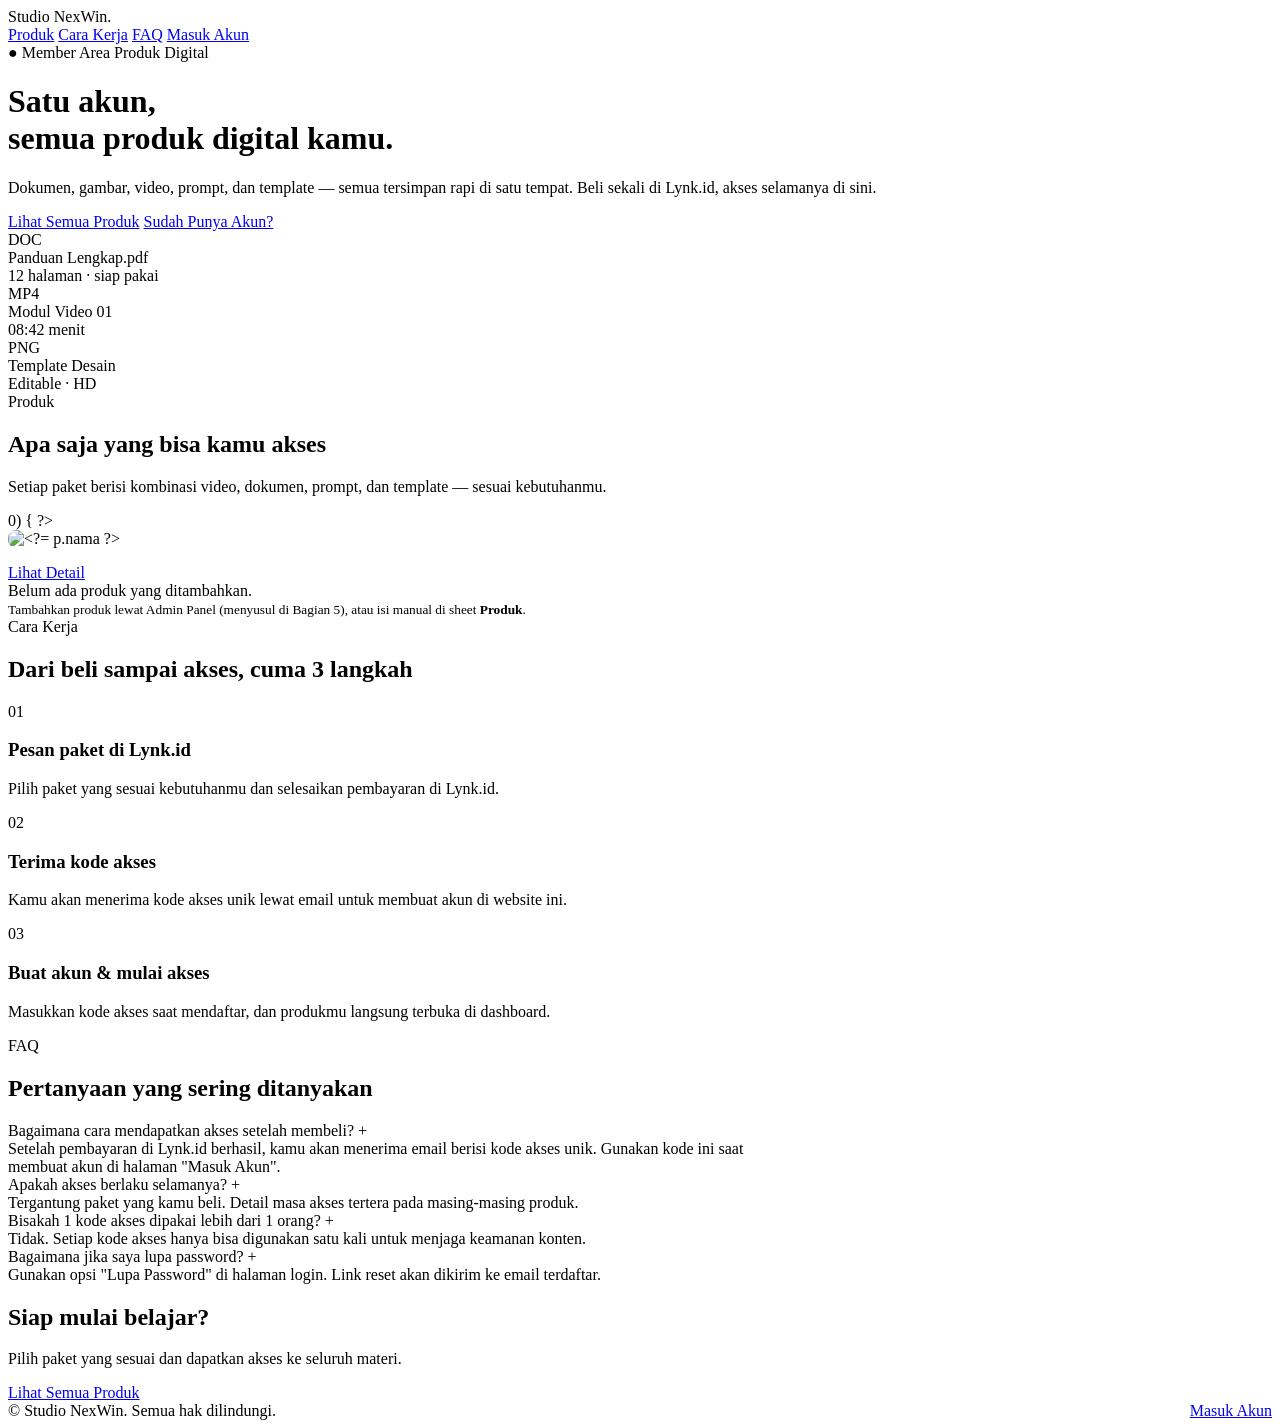
==== index.html @ df588fc1 "Add files via upload" ====
<!DOCTYPE html>
<html lang="id">
<head>
  <base target="_top" href="<?= webAppUrl ?>">
  <meta charset="UTF-8">
  <link rel="stylesheet" href="css/style.css">
</head>
<body>

  <nav class="navbar">
    <div class="container navbar-inner">
      <div class="brand">Studio NexWin<span style="color:var(--accent)">.</span></div>
      <div class="nav-links">
        <a href="#produk">Produk</a>
        <a href="#alur">Cara Kerja</a>
        <a href="#faq">FAQ</a>
        <a href="?page=login" class="btn btn-outline btn-sm">Masuk Akun</a>
      </div>
    </div>
  </nav>

  <!-- ============ HERO ============ -->
  <header class="hero">
    <div class="container hero-grid">
      <div>
        <span class="eyebrow">● Member Area Produk Digital</span>
        <h1>Satu akun,<br>semua produk digital kamu.</h1>
        <p class="hero-lede">
          Dokumen, gambar, video, prompt, dan template — semua tersimpan rapi
          di satu tempat. Beli sekali di Lynk.id, akses selamanya di sini.
        </p>
        <div class="hero-cta-row">
          <a href="#produk" class="btn btn-primary">Lihat Semua Produk</a>
          <a href="?page=login" class="btn btn-outline">Sudah Punya Akun?</a>
        </div>
      </div>

      <div class="file-stack" aria-hidden="true">
        <div class="file-card c1">
          <span class="chip doc">DOC</span>
          <div class="file-title">Panduan Lengkap.pdf</div>
          <div class="file-meta">12 halaman · siap pakai</div>
        </div>
        <div class="file-card c2">
          <span class="chip vid">MP4</span>
          <div class="file-title">Modul Video 01</div>
          <div class="file-meta">08:42 menit</div>
        </div>
        <div class="file-card c3">
          <span class="chip img">PNG</span>
          <div class="file-title">Template Desain</div>
          <div class="file-meta">Editable · HD</div>
        </div>
      </div>
    </div>
  </header>

  <!-- ============ PRODUK (referensi: Gumroad) ============ -->
  <section id="produk">
    <div class="container">
      <div class="section-head">
        <span class="eyebrow">Produk</span>
        <h2>Apa saja yang bisa kamu akses</h2>
        <p>Setiap paket berisi kombinasi video, dokumen, prompt, dan template — sesuai kebutuhanmu.</p>
      </div>

      <div class="produk-grid">
        <? if (produkList && produkList.length > 0) { ?>
          <? for (var i = 0; i < produkList.length; i++) { ?>
            <? var p = produkList[i]; ?>
            <div class="produk-card">
              <div class="produk-thumb">
                <? if (p.thumbnail) { ?>
                  <img src="<?= p.thumbnail ?>" alt="<?= p.nama ?>" style="width:100%;height:100%;object-fit:cover;border-radius:8px;">
                <? } else { ?>
                  <?= p.kategori || 'PRODUK' ?>
                <? } ?>
              </div>
              <div class="produk-nama"><?= p.nama ?></div>
              <p class="produk-desc"><?= p.deskripsi ?></p>
              <a href="#" class="btn btn-outline btn-sm btn-block">Lihat Detail</a>
            </div>
          <? } ?>
        <? } else { ?>
          <div class="produk-empty">
            Belum ada produk yang ditambahkan.<br>
            <small>Tambahkan produk lewat Admin Panel (menyusul di Bagian 5), atau isi manual di sheet <strong>Produk</strong>.</small>
          </div>
        <? } ?>
      </div>
    </div>
  </section>

  <!-- ============ ALUR PEMBELIAN (referensi: Stripe) ============ -->
  <section id="alur" style="background:var(--surface);border-top:1px solid var(--border);border-bottom:1px solid var(--border);">
    <div class="container">
      <div class="section-head">
        <span class="eyebrow">Cara Kerja</span>
        <h2>Dari beli sampai akses, cuma 3 langkah</h2>
      </div>
      <div class="alur-grid">
        <div class="alur-item">
          <div class="alur-num">01</div>
          <h3>Pesan paket di Lynk.id</h3>
          <p>Pilih paket yang sesuai kebutuhanmu dan selesaikan pembayaran di Lynk.id.</p>
        </div>
        <div class="alur-item">
          <div class="alur-num">02</div>
          <h3>Terima kode akses</h3>
          <p>Kamu akan menerima kode akses unik lewat email untuk membuat akun di website ini.</p>
        </div>
        <div class="alur-item">
          <div class="alur-num">03</div>
          <h3>Buat akun & mulai akses</h3>
          <p>Masukkan kode akses saat mendaftar, dan produkmu langsung terbuka di dashboard.</p>
        </div>
      </div>
    </div>
  </section>

  <!-- ============ FAQ ============ -->
  <section id="faq">
    <div class="container" style="max-width:760px;">
      <div class="section-head">
        <span class="eyebrow">FAQ</span>
        <h2>Pertanyaan yang sering ditanyakan</h2>
      </div>

      <div class="faq-item">
        <div class="faq-q">Bagaimana cara mendapatkan akses setelah membeli?
          <span class="faq-icon">+</span>
        </div>
        <div class="faq-a">Setelah pembayaran di Lynk.id berhasil, kamu akan menerima email berisi kode akses unik. Gunakan kode ini saat membuat akun di halaman "Masuk Akun".</div>
      </div>
      <div class="faq-item">
        <div class="faq-q">Apakah akses berlaku selamanya?
          <span class="faq-icon">+</span>
        </div>
        <div class="faq-a">Tergantung paket yang kamu beli. Detail masa akses tertera pada masing-masing produk.</div>
      </div>
      <div class="faq-item">
        <div class="faq-q">Bisakah 1 kode akses dipakai lebih dari 1 orang?
          <span class="faq-icon">+</span>
        </div>
        <div class="faq-a">Tidak. Setiap kode akses hanya bisa digunakan satu kali untuk menjaga keamanan konten.</div>
      </div>
      <div class="faq-item">
        <div class="faq-q">Bagaimana jika saya lupa password?
          <span class="faq-icon">+</span>
        </div>
        <div class="faq-a">Gunakan opsi "Lupa Password" di halaman login. Link reset akan dikirim ke email terdaftar.</div>
      </div>
    </div>
  </section>

  <!-- ============ CTA AKHIR ============ -->
  <section>
    <div class="container">
      <div class="cta-final">
        <h2>Siap mulai belajar?</h2>
        <p>Pilih paket yang sesuai dan dapatkan akses ke seluruh materi.</p>
        <a href="#produk" class="btn btn-primary" style="margin-top:12px;">Lihat Semua Produk</a>
      </div>
    </div>
  </section>

  <footer>
    <div class="container" style="display:flex;justify-content:space-between;align-items:center;width:100%;">
      <span>© <?= new Date().getFullYear() ?> Studio NexWin. Semua hak dilindungi.</span>
      <a href="?page=login">Masuk Akun</a>
    </div>
  </footer>

  <script src="js/script.js"></script>
</body>
</html>
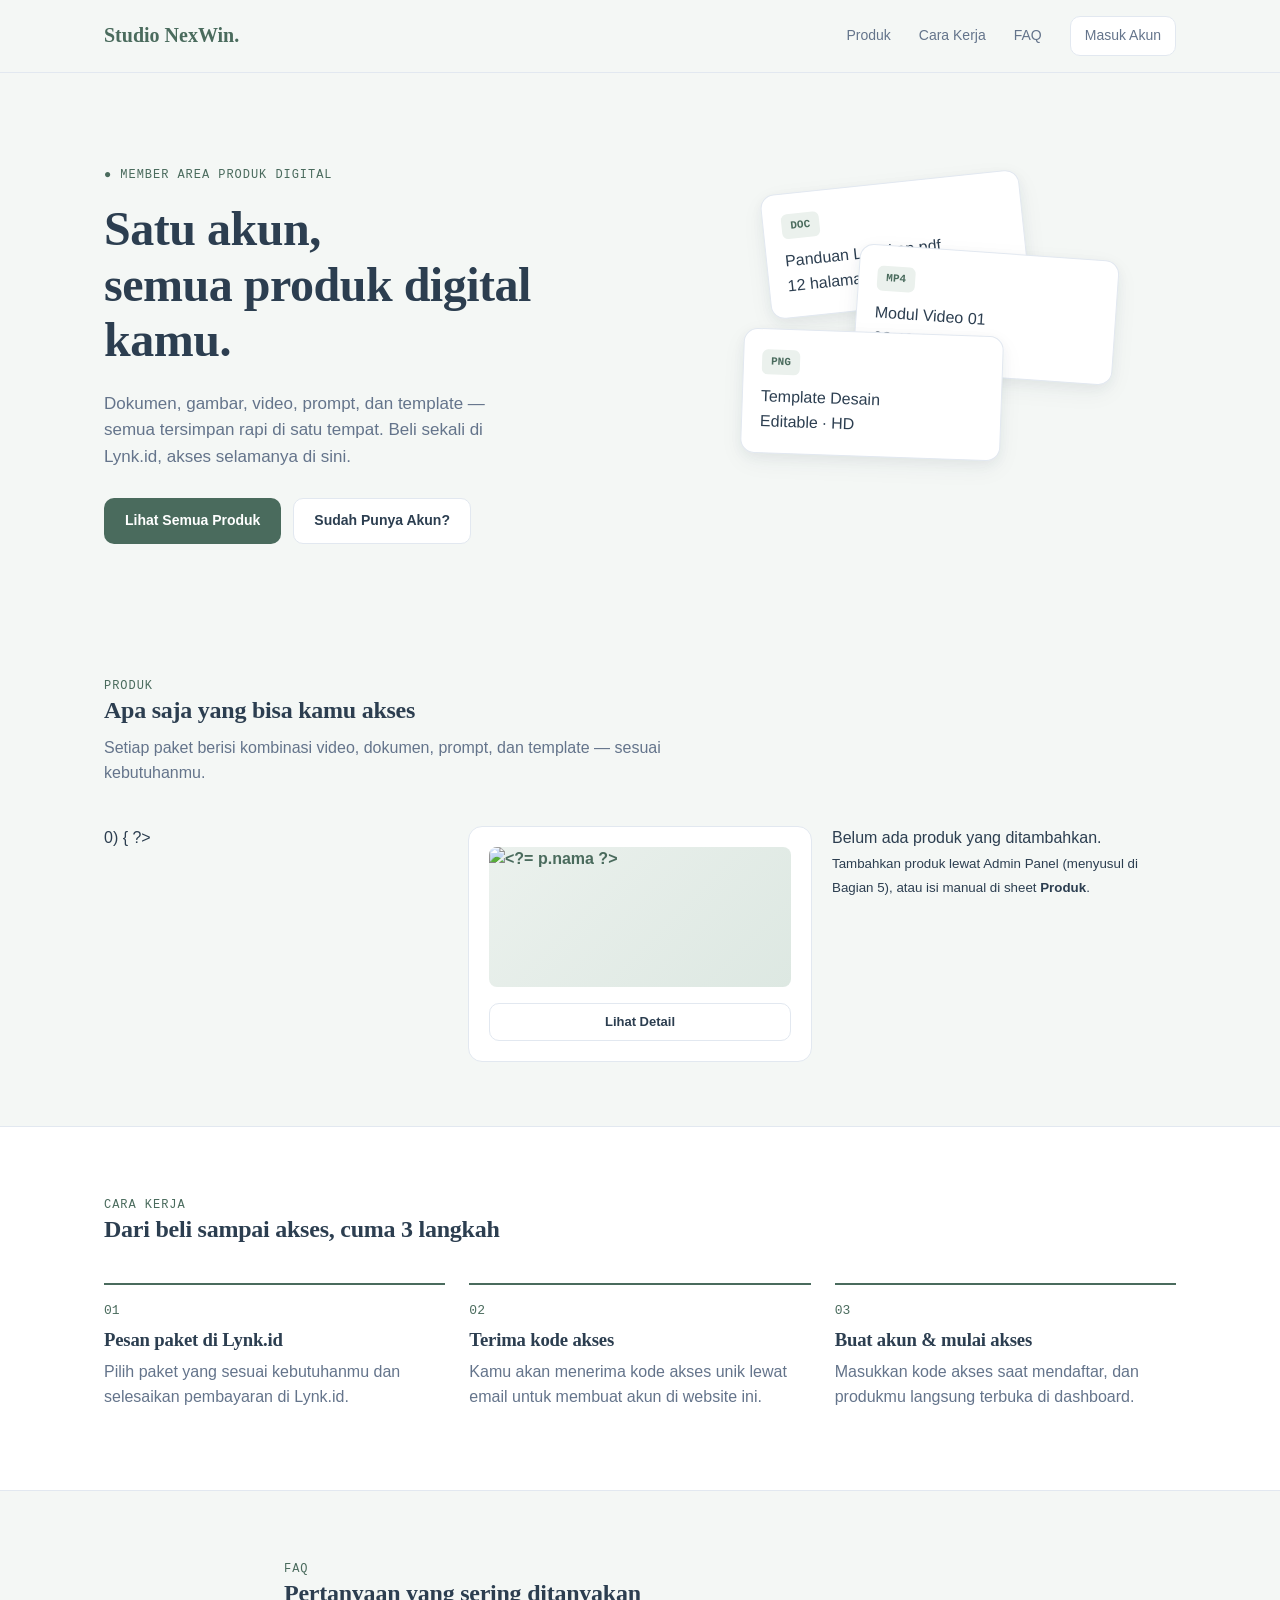
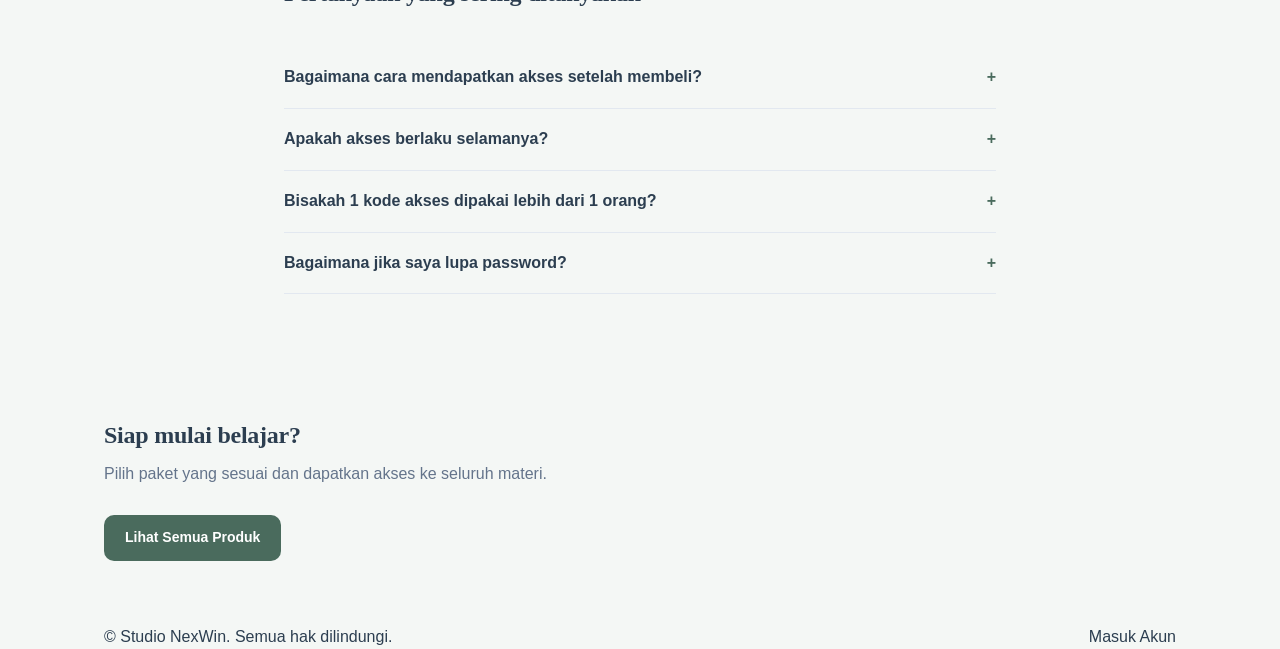
==== commit a6b62405: "Update index.html" ====
--- a/index.html
+++ b/index.html
@@ -3,6 +3,20 @@
 <head>
   <base target="_top" href="<?= webAppUrl ?>">
   <meta charset="UTF-8">
+  <script src="https://cdn.tailwindcss.com"></script>
+<script>
+  tailwind.config = {
+    theme: {
+      extend: {
+        colors: {
+          accent: '#4A6B5D',
+          accentsoft: '#EBF1ED',
+          inksoft: '#64748B'
+        }
+      }
+    }
+  }
+</script>
   <link rel="stylesheet" href="css/style.css">
 </head>
 <body>
@@ -173,4 +187,4 @@
 
   <script src="js/script.js"></script>
 </body>
-</html>+</html>
--- a/css/style.css
+++ b/css/style.css
@@ -0,0 +1,197 @@
+/* ============================================================
+   DESIGN TOKENS & LAYOUT
+   Tema: Sage Green & Muted Blue (Educational & Calm)
+   Menjaga struktur layout asli namun dengan warna yang lebih nyaman
+   ============================================================ */
+:root {
+  /* Palet Warna Sage Green & Muted Blue */
+  --bg: #F4F7F5;
+  --surface: #FFFFFF;
+  --ink: #2C3E50;
+  --ink-soft: #64748B;
+  --border: #E2E8F0;
+  --accent: #4A6B5D; /* Sage Green */
+  --accent-soft: #EBF1ED;
+  --accent-ink: #FFFFFF;
+  --success: #4E8A6B;
+  --danger: #C06B6B;
+  --radius: 14px;
+  --radius-sm: 8px;
+  --shadow: 0 4px 12px rgba(44, 62, 80, 0.05), 0 8px 24px rgba(44, 62, 80, 0.05);
+  --font-display: 'Fraunces', Georgia, serif;
+  --font-body: 'Inter', -apple-system, BlinkMacSystemFont, sans-serif;
+  --font-mono: 'JetBrains Mono', 'Courier New', monospace;
+  --transition: all 0.3s cubic-bezier(0.4, 0, 0.2, 1);
+}
+
+* { box-sizing: border-box; }
+html, body {
+  margin: 0; padding: 0;
+  background: var(--bg);
+  color: var(--ink);
+  font-family: var(--font-body);
+  font-size: 16px;
+  line-height: 1.55;
+  -webkit-font-smoothing: antialiased;
+}
+h1, h2, h3, h4 {
+  font-family: var(--font-display);
+  font-weight: 600;
+  line-height: 1.15;
+  margin: 0 0 0.5em 0;
+  letter-spacing: -0.01em;
+  color: var(--ink);
+}
+p { margin: 0 0 1em 0; color: var(--ink-soft); }
+a { color: inherit; text-decoration: none; transition: var(--transition); }
+img { max-width: 100%; display: block; }
+button { font-family: inherit; cursor: pointer; }
+
+/* ============================================================
+   LAYOUT & STRUKTUR (Dikembalikan seperti desain asli)
+   ============================================================ */
+.container {
+  max-width: 1120px;
+  margin: 0 auto;
+  padding: 0 24px;
+}
+
+/* ---------- Navbar ---------- */
+.navbar {
+  position: sticky; top: 0; z-index: 50;
+  background: rgba(244, 247, 245, 0.85);
+  backdrop-filter: blur(8px);
+  border-bottom: 1px solid var(--border);
+}
+.navbar-inner {
+  display: flex; align-items: center; justify-content: space-between;
+  padding: 16px 24px;
+}
+.brand { font-family: var(--font-display); font-weight: 600; font-size: 20px; color: var(--accent); }
+.nav-links { display: flex; align-items: center; gap: 28px; }
+.nav-links a { font-size: 14px; color: var(--ink-soft); font-weight: 500; }
+.nav-links a:hover { color: var(--accent); }
+
+/* ---------- Buttons & Efek Interaktif ---------- */
+.btn {
+  display: inline-flex; align-items: center; justify-content: center;
+  gap: 8px; padding: 11px 20px; border-radius: 10px;
+  font-size: 14px; font-weight: 600; border: 1px solid transparent;
+  transition: var(--transition);
+}
+.btn-primary { background: var(--accent); color: var(--accent-ink); }
+.btn-primary:hover { transform: translateY(-2px); box-shadow: 0 6px 16px rgba(74, 107, 93, 0.28); }
+.btn-outline { background: var(--surface); color: var(--ink); border-color: var(--border); }
+.btn-outline:hover { border-color: var(--accent); color: var(--accent); transform: translateY(-2px); }
+.btn-sm { padding: 8px 14px; font-size: 13px; }
+.btn-block { width: 100%; }
+
+/* ---------- Hero Section ---------- */
+.hero { padding: 88px 0 64px; }
+.hero-grid {
+  display: grid; grid-template-columns: 1.1fr 0.9fr; gap: 56px; align-items: center;
+}
+.hero h1 { font-size: 48px; margin-top: 16px; }
+.hero-lede { font-size: 17px; max-width: 46ch; }
+.hero-cta-row { display: flex; gap: 12px; margin-top: 28px; flex-wrap: wrap; }
+
+/* Signature visual: tumpukan kartu file digital */
+.file-stack { position: relative; height: 340px; }
+.file-card {
+  position: absolute; width: 260px;
+  background: var(--surface); border: 1px solid var(--border);
+  border-radius: var(--radius); box-shadow: var(--shadow); padding: 18px;
+  transition: var(--transition);
+}
+.file-card:hover { transform: translateY(-4px) scale(1.02) !important; box-shadow: 0 12px 24px rgba(0,0,0,0.1); border-color: #B4C4B9; z-index: 10 !important; }
+.file-card.c1 { top: 0; left: 10%; transform: rotate(-6deg); z-index: 1; }
+.file-card.c2 { top: 70px; left: 30%; transform: rotate(4deg); z-index: 2; }
+.file-card.c3 { top: 150px; left: 5%; transform: rotate(2deg); z-index: 3; }
+
+/* ---------- Aksesoris Chip & Tag ---------- */
+.eyebrow {
+  font-family: var(--font-mono); font-size: 12px; letter-spacing: 0.08em;
+  text-transform: uppercase; color: var(--accent); display: inline-flex; align-items: center; gap: 8px;
+}
+.chip {
+  font-family: var(--font-mono); font-size: 11px; font-weight: 600;
+  padding: 4px 9px; border-radius: 6px; background: var(--accent-soft); color: var(--accent);
+  display: inline-block; margin-bottom: 10px;
+}
+
+/* ---------- Grid Produk (Dengan interaksi) ---------- */
+section { padding: 64px 0; }
+.section-head { max-width: 620px; margin-bottom: 40px; }
+.produk-grid { display: grid; grid-template-columns: repeat(3, 1fr); gap: 20px; }
+.produk-card {
+  background: var(--surface); border: 1px solid var(--border);
+  border-radius: var(--radius); padding: 20px; transition: var(--transition);
+}
+.produk-card:hover { box-shadow: 0 10px 25px rgba(44, 62, 80, 0.08); transform: translateY(-4px); border-color: #B4C4B9; }
+.produk-thumb {
+  width: 100%; height: 140px; border-radius: var(--radius-sm);
+  background: linear-gradient(135deg, var(--accent-soft), #DDE8E2);
+  margin-bottom: 14px; display: flex; align-items: center; justify-content: center;
+  color: var(--accent); font-weight: bold;
+}
+.produk-nama { font-weight: 600; font-size: 16px; margin-bottom: 6px; }
+
+/* ---------- Alur Pembelian & FAQ ---------- */
+.alur-grid { display: grid; grid-template-columns: repeat(3, 1fr); gap: 24px; }
+.alur-item { border-top: 2px solid var(--accent); padding-top: 16px; }
+.alur-num { font-family: var(--font-mono); font-size: 13px; color: var(--accent); margin-bottom: 8px; }
+
+.faq-item { border-bottom: 1px solid var(--border); padding: 18px 0; }
+.faq-q { display: flex; justify-content: space-between; font-weight: 600; cursor: pointer; color: var(--ink); }
+.faq-icon { color: var(--accent); transition: transform 0.2s ease; }
+.faq-item.open .faq-icon { transform: rotate(45deg); }
+.faq-a { max-height: 0; overflow: hidden; font-size: 14px; transition: max-height 0.25s ease; }
+.faq-item.open .faq-a { max-height: 300px; padding-top: 10px; }
+
+/* ---------- Halaman Login & Daftar (Auth) ---------- */
+.auth-wrap {
+  min-height: 100vh; display: flex; align-items: center; justify-content: center; padding: 24px;
+}
+.auth-card {
+  width: 100%; max-width: 420px; background: var(--surface);
+  border: 1px solid var(--border); border-radius: 18px; padding: 36px; box-shadow: var(--shadow);
+}
+.auth-tabs { display: flex; gap: 4px; background: var(--bg); border-radius: 10px; padding: 4px; margin-bottom: 24px; }
+.auth-tab {
+  flex: 1; text-align: center; padding: 9px; border-radius: 8px;
+  font-size: 13px; font-weight: 600; color: var(--ink-soft); cursor: pointer; transition: var(--transition);
+}
+.auth-tab.active { background: var(--surface); color: var(--ink); box-shadow: 0 1px 3px rgba(0,0,0,0.06); }
+.field { margin-bottom: 16px; }
+.field label { display: block; font-size: 13px; font-weight: 600; margin-bottom: 6px; }
+.field input {
+  width: 100%; padding: 11px 12px; border: 1px solid var(--border); border-radius: 9px;
+  font-size: 14px; background: #F8FAFC; transition: var(--transition);
+}
+.field input:focus { border-color: var(--accent); outline: none; background: var(--surface); box-shadow: 0 0 0 3px var(--accent-soft); }
+
+/* ---------- Pesan & Loading ---------- */
+.form-msg { font-size: 13px; padding: 10px 12px; border-radius: 8px; margin-bottom: 16px; display: none; }
+.form-msg.show { display: block; }
+.form-msg.error { background: #FDE8E8; color: var(--danger); }
+.form-msg.success { background: #EBF1ED; color: var(--success); }
+
+.loading-overlay {
+  position: fixed; inset: 0; background: rgba(244, 247, 245, 0.8); backdrop-filter: blur(2px);
+  display: flex; align-items: center; justify-content: center; z-index: 9999; opacity: 0; pointer-events: none;
+}
+.loading-overlay.show { opacity: 1; pointer-events: all; }
+.loading-box { background: var(--surface); border-radius: 14px; padding: 18px 26px; display: flex; align-items: center; gap: 12px; box-shadow: var(--shadow); border: 1px solid var(--border); }
+.loading-spinner { width: 20px; height: 20px; border: 3px solid var(--accent-soft); border-top-color: var(--accent); border-radius: 50%; animation: spin 0.7s linear infinite; }
+@keyframes spin { to { transform: rotate(360deg); } }
+
+/* ---------- Responsive ---------- */
+@media (max-width: 860px) {
+  .hero-grid { grid-template-columns: 1fr; }
+  .produk-grid { grid-template-columns: repeat(2, 1fr); }
+  .alur-grid { grid-template-columns: 1fr; }
+  .file-stack { display: none; }
+}
+@media (max-width: 560px) {
+  .produk-grid { grid-template-columns: 1fr; }
+}
